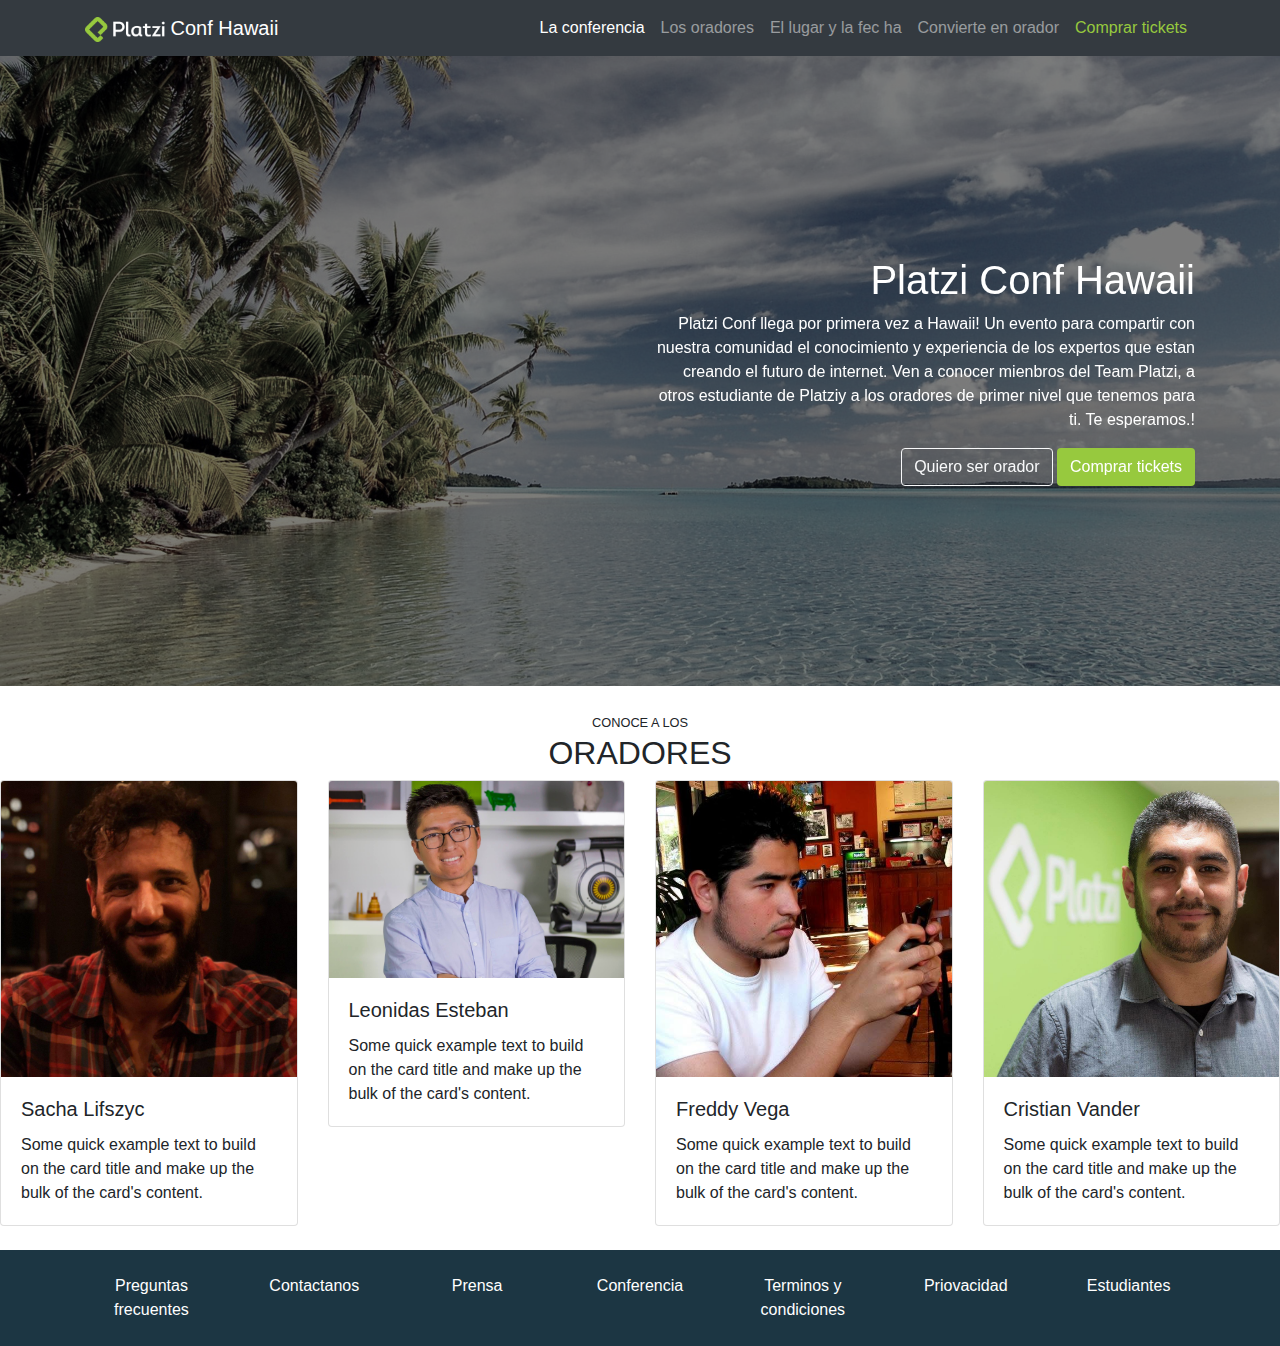
==== platzi-bootstrap/index.html @ 76e0ef51 "Las cards de Bootstrap" ====
<!DOCTYPE html>
<html lang="en">
  <head>
    <!-- Required meta tags -->
    <meta charset="utf-8" />
    <meta
      name="viewport"
      content="width=device-width, initial-scale=1, shrink-to-fit=no"
    />

    <!-- Bootstrap CSS -->
    <link
      rel="stylesheet"
      href="https://stackpath.bootstrapcdn.com/bootstrap/4.4.1/css/bootstrap.min.css"
      integrity="sha384-Vkoo8x4CGsO3+Hhxv8T/Q5PaXtkKtu6ug5TOeNV6gBiFeWPGFN9MuhOf23Q9Ifjh"
      crossorigin="anonymous"
    />
    <link rel="stylesheet" href="index.css" />
    <title>PlatziConf Hawaii</title>
  </head>
  <body>
    <!-- Header -->
    <header>
      <nav id="header" class="navbar navbar-expand-lg navbar-dark bg-dark">
        <div class="container">
          <a class="navbar-brand" href="#">
            <img src="assets/images/platzi-logo.png" alt="Platzi logo" />
            Conf Hawaii
          </a>
          <button
            class="navbar-toggler"
            type="button"
            data-toggle="collapse"
            data-target="#navbarSupportedContent"
            aria-controls="navbarSupportedContent"
            aria-expanded="false"
            aria-label="Toggle navigation"
          >
            <span class="navbar-toggler-icon"></span>
          </button>

          <div class="collapse navbar-collapse" id="navbarSupportedContent">
            <ul class="navbar-nav ml-auto">
              <li class="nav-item active">
                <a class="nav-link" href="#"> La conferencia </a>
              </li>
              <li class="nav-item">
                <a class="nav-link" href="#">Los oradores</a>
              </li>
              <li class="nav-item">
                <a class="nav-link" href="#">El lugar y la fec ha</a>
              </li>
              <li class="nav-item">
                <a class="nav-link" href="#">Convierte en orador</a>
              </li>
              <li class="nav-item">
                <a class="nav-link text-platzi" href="#">Comprar tickets</a>
              </li>
            </ul>
          </div>
        </div>
      </nav>
    </header>
    <!-- /Header -->

    <!-- Main -->
    <main id="main">
      <div
        id="carousel"
        class="carousel slide"
        data-ride="carousel"
        data-pause="false"
      >
        <div class="carousel-inner">
          <div class="carousel-item active">
            <img
              src="assets/images/hawaii.jpg"
              class="d-block w-100"
              alt="hawaii 1"
            />
          </div>
          <div class="carousel-item">
            <img
              src="assets/images/hawaii2.jpg"
              class="d-block w-100"
              alt="hawaii 2"
            />
          </div>
          <div class="carousel-item">
            <img
              src="assets/images/hawaii3.jpeg"
              class="d-block w-100"
              alt="hawaii 3"
            />
          </div>
          <div class="overlay">
            <div class="container">
              <div class="row align-items-center">
                <div class="col-md-6 offset-md-6 text-center text-md-right">
                  <h1>Platzi Conf Hawaii</h1>
                  <p class="d-none d-md-block">
                    Platzi Conf llega por primera vez a Hawaii! Un evento para
                    compartir con nuestra comunidad el conocimiento y
                    experiencia de los expertos que estan creando el futuro de
                    internet. Ven a conocer mienbros del Team Platzi, a otros
                    estudiante de Platziy a los oradores de primer nivel que
                    tenemos para ti. Te esperamos.!
                  </p>
                  <a href="#" class="btn btn-outline-light"
                    >Quiero ser orador</a
                  >
                  <button type="button" class="btn btn-platzi">
                    Comprar tickets
                  </button>
                </div>
              </div>
            </div>
          </div>
        </div>
      </div>
    </main>
    <!-- /Main -->

    <!-- Speackers -->
    <section id="speakers" class="mt-4">
      <div class="conteiner">
        <div class="row">
          <div class="col text-center text-uppercase">
            <small>Conoce a los</small>
            <h2>Oradores</h2>
          </div>
        </div>
        <div class="row">
          <div class="col-sm-12 col-md-6 col-lg mb-4">
            <div class="card">
              <img
                src="assets/speakers/sacha.jpg"
                class="card-img-top"
                alt="Foto de Sacha"
              />
              <div class="card-body">
                <h5 class="card-title">Sacha Lifszyc</h5>
                <p class="card-text">
                  Some quick example text to build on the card title and make up
                  the bulk of the card's content.
                </p>
              </div>
            </div>
          </div>
          <div class="col-sm-12 col-md-6 col-lg mb-4">
            <div class="card">
              <img
                src="assets/speakers/leonidas.jpeg"
                class="card-img-top"
                alt="Foto de Sacha"
              />
              <div class="card-body">
                <h5 class="card-title">Leonidas Esteban</h5>
                <p class="card-text">
                  Some quick example text to build on the card title and make up
                  the bulk of the card's content.
                </p>
              </div>
            </div>
          </div>
          <div class="col-sm-12 col-md-6 col-lg mb-4">
            <div class="card">
              <img
                src="assets/speakers/freddy.jpeg"
                class="card-img-top"
                alt="Foto de Sacha"
              />
              <div class="card-body">
                <h5 class="card-title">Freddy Vega</h5>
                <p class="card-text">
                  Some quick example text to build on the card title and make up
                  the bulk of the card's content.
                </p>
              </div>
            </div>
          </div>
          <div class="col-sm-12 col-md-6 col-lg mb-4">
            <div class="card">
              <img
                src="assets/speakers/cvander.jpeg"
                class="card-img-top"
                alt="Foto de Sacha"
              />
              <div class="card-body">
                <h5 class="card-title">Cristian Vander</h5>
                <p class="card-text">
                  Some quick example text to build on the card title and make up
                  the bulk of the card's content.
                </p>
              </div>
            </div>
          </div>
        </div>
      </div>
    </section>
    <!-- /Speackers -->

    <!-- Footer -->
    <footer id="footer" class="pb-4 pt-4">
      <div class="container">
        <div class="row text-center">
          <div class="col-12 col-lg">
            <a href="#">Preguntas frecuentes</a>
          </div>
          <div class="col-12 col-lg">
            <a href="#">Contactanos</a>
          </div>
          <div class="col-12 col-lg">
            <a href="#">Prensa</a>
          </div>
          <div class="col-12 col-lg">
            <a href="#">Conferencia</a>
          </div>
          <div class="col-12 col-lg">
            <a href="#">Terminos y condiciones</a>
          </div>
          <div class="col-12 col-lg">
            <a href="#">Priovacidad</a>
          </div>
          <div class="col-12 col-lg">
            <a href="#">Estudiantes</a>
          </div>
        </div>
      </div>
    </footer>
    <!-- /Footer -->

    <!-- Optional JavaScript -->
    <!-- jQuery first, then Popper.js, then Bootstrap JS -->
    <script
      src="https://code.jquery.com/jquery-3.4.1.slim.min.js"
      integrity="sha384-J6qa4849blE2+poT4WnyKhv5vZF5SrPo0iEjwBvKU7imGFAV0wwj1yYfoRSJoZ+n"
      crossorigin="anonymous"
    ></script>
    <script
      src="https://cdn.jsdelivr.net/npm/popper.js@1.16.0/dist/umd/popper.min.js"
      integrity="sha384-Q6E9RHvbIyZFJoft+2mJbHaEWldlvI9IOYy5n3zV9zzTtmI3UksdQRVvoxMfooAo"
      crossorigin="anonymous"
    ></script>
    <script
      src="https://stackpath.bootstrapcdn.com/bootstrap/4.4.1/js/bootstrap.min.js"
      integrity="sha384-wfSDF2E50Y2D1uUdj0O3uMBJnjuUD4Ih7YwaYd1iqfktj0Uod8GCExl3Og8ifwB6"
      crossorigin="anonymous"
    ></script>
  </body>
</html>
---- platzi-bootstrap/index.css ----
.text-platzi{
    color: #97c93e !important;
}
.btn-platzi {
    background-color:#97c93e ;
    color: white;
}
.btn-platzi:hover {
    background-color: #82ad36;
}

#header img {
    width: 80px;
}
#main .carousel-inner img  {
max-height: 70vh;
object-fit: cover;
filter: grayscale(70%);
}
#carousel {
    position: relative;
}
#carousel .overlay {
    position: absolute;
    top: 0;
    bottom: 0;
    left: 0;
    right: 0;
    background-color: rgba(0, 0, 0, 0.5);
    color: white;
}
#carousel .overlay .container,
#carousel .overlay .row {
    height: 100%;
}
#footer{
    background:#1c3643;
    color: white;    
}
#footer a {
    color: white;
}
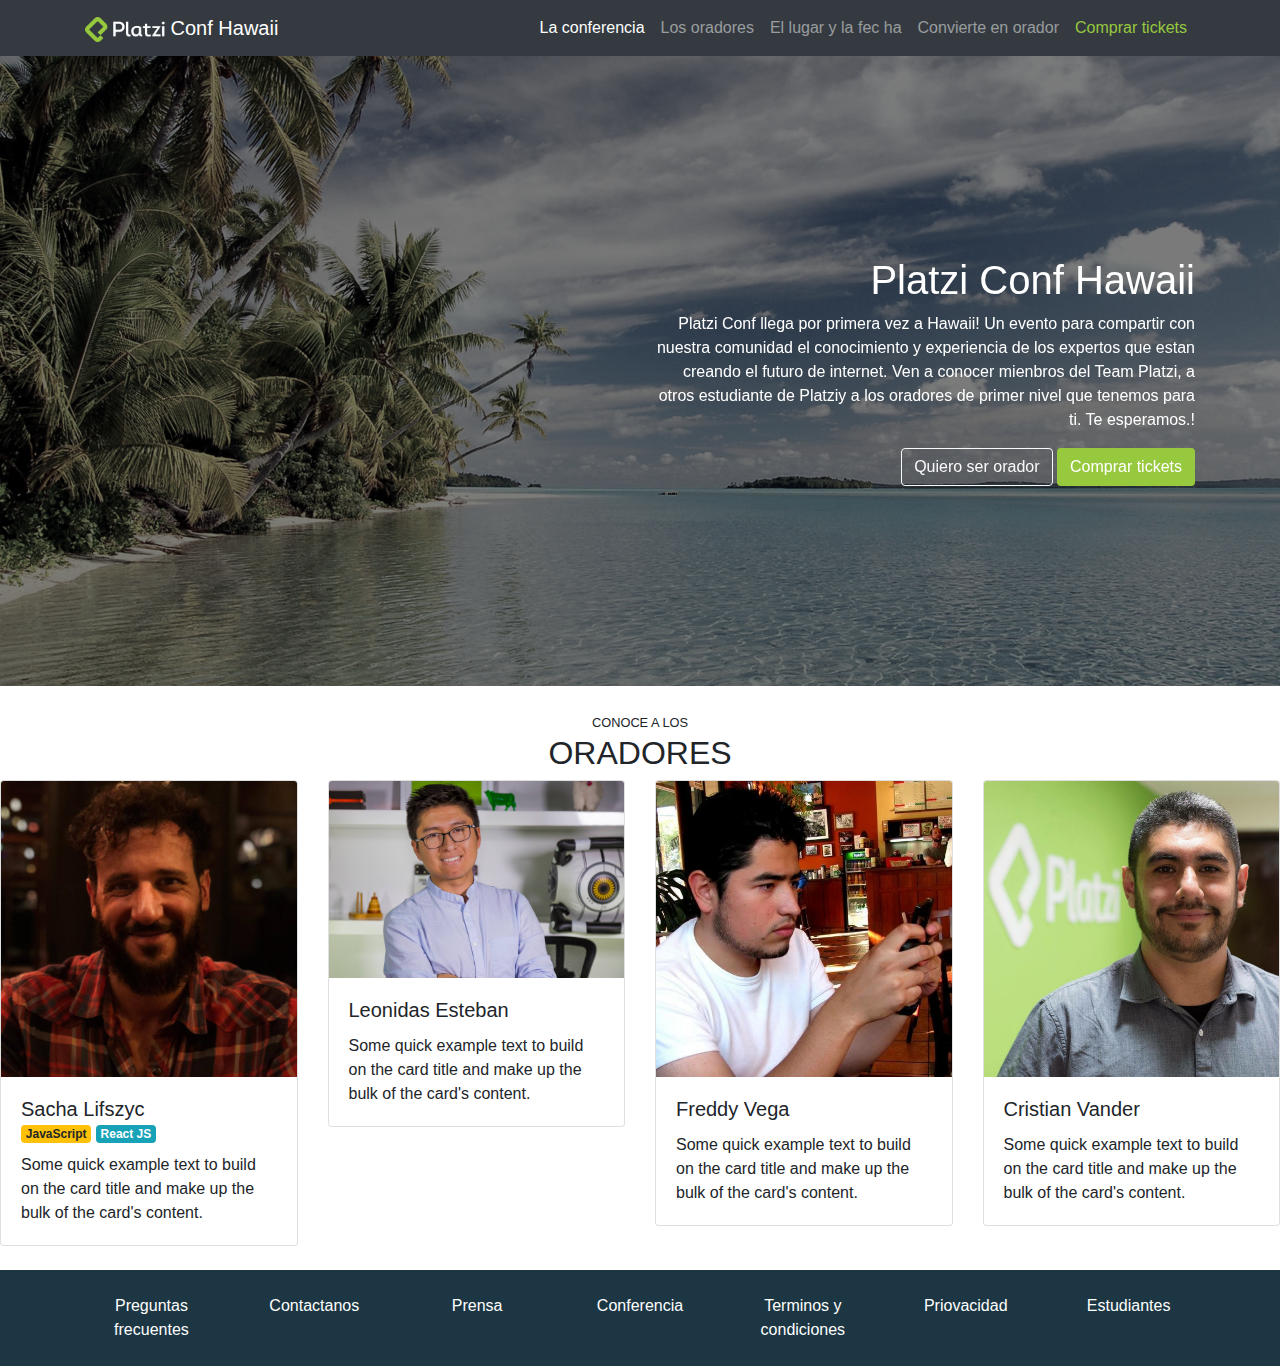
==== commit 20828c2b: "Pastillas de texto (Badges)" ====
--- a/platzi-bootstrap/index.html
+++ b/platzi-bootstrap/index.html
@@ -139,7 +139,11 @@
                 alt="Foto de Sacha"
               />
               <div class="card-body">
-                <h5 class="card-title">Sacha Lifszyc</h5>
+                <h5 class="card-title mb-0">Sacha Lifszyc</h5>
+                <div class="badges mb-2">
+                  <span class="badge badge-warning">JavaScript</span>
+                  <span class="badge badge-info">React JS</span>
+                </div>
                 <p class="card-text">
                   Some quick example text to build on the card title and make up
                   the bulk of the card's content.
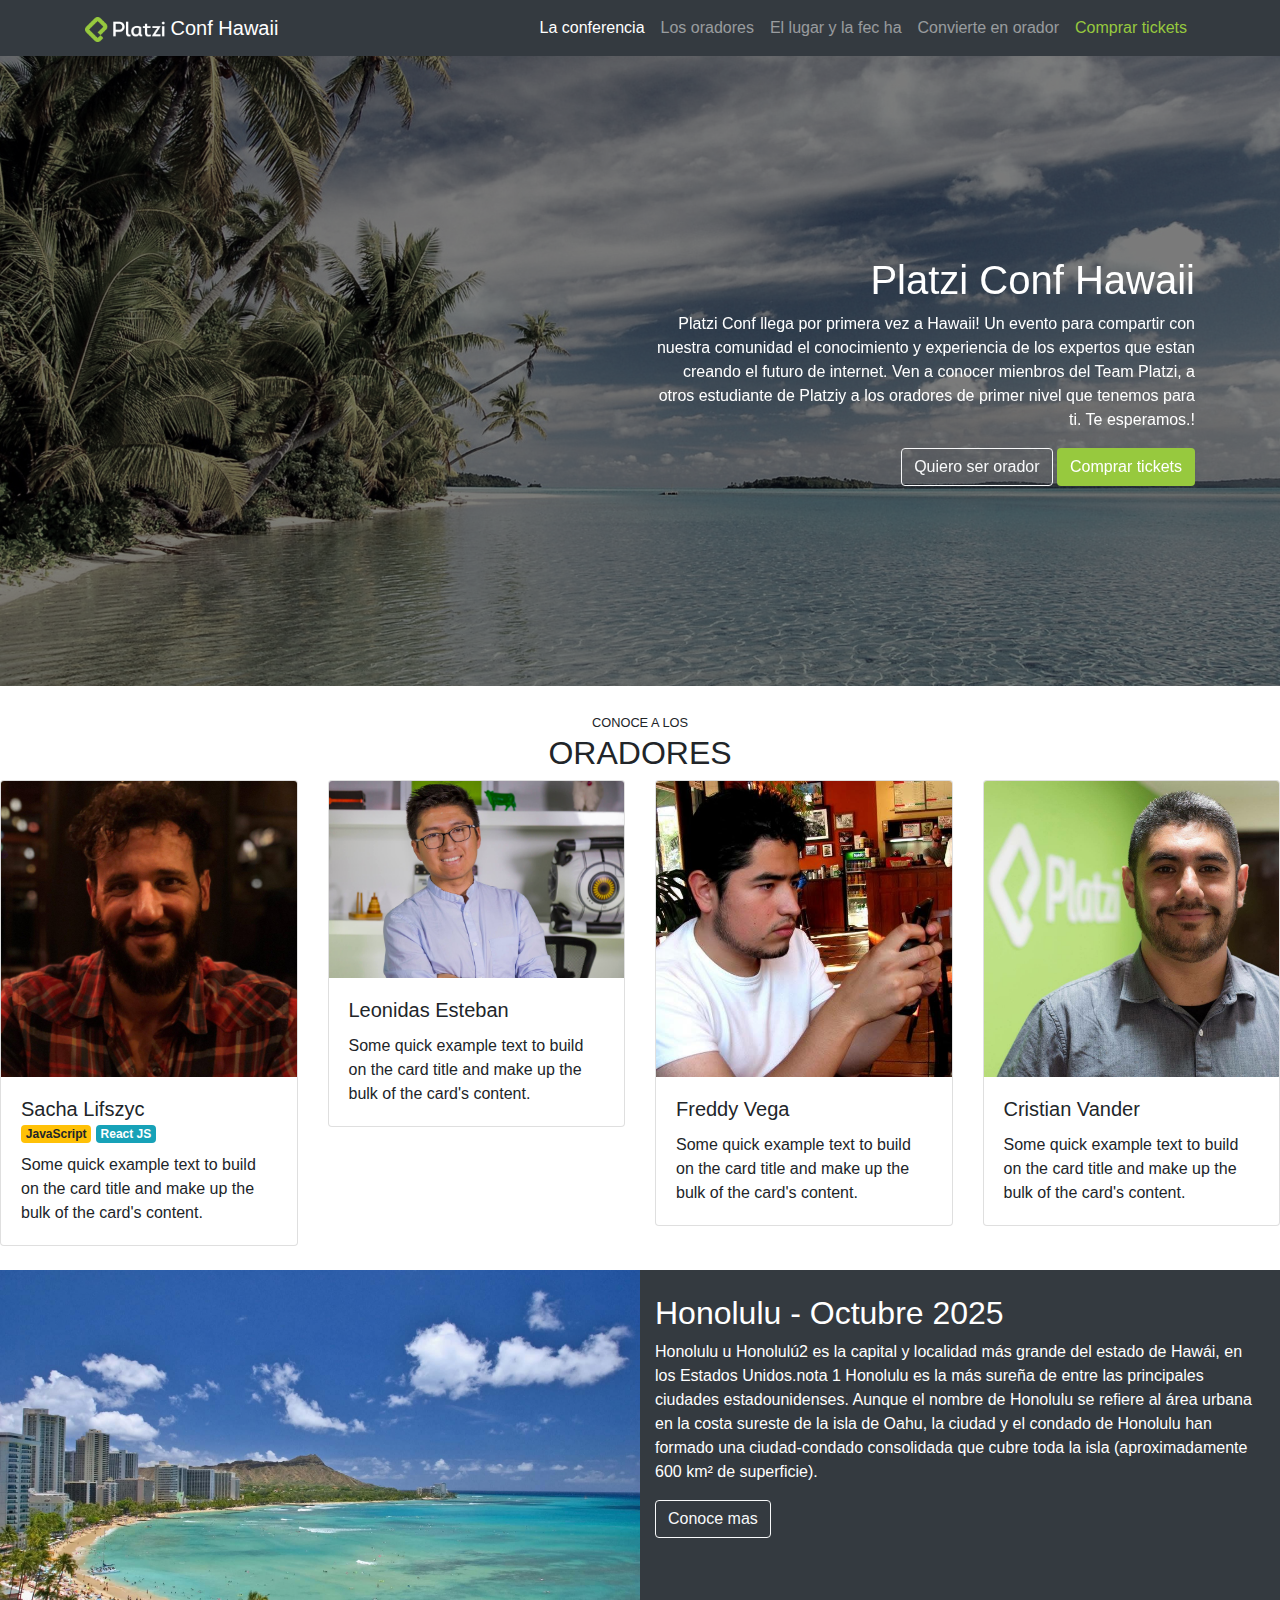
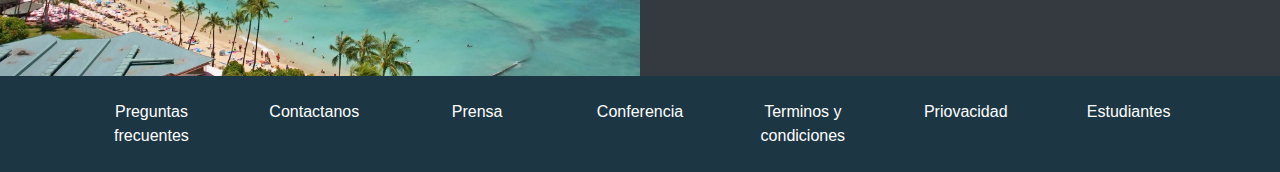
==== commit 042a81e0: "Agregando un contendor de ancho completo" ====
--- a/platzi-bootstrap/index.html
+++ b/platzi-bootstrap/index.html
@@ -204,6 +204,25 @@
     </section>
     <!-- /Speackers -->
 
+    <!-- Lugar y fecha -->
+      <section id="place-time">
+        <div class="container-fluid">
+          <div class="row">
+            <div class="col-12 col-lg-6 pl-0 pr-0">
+              <img src="assets/images/honolulu.jpg" alt="Honolulu">
+            </div>
+            <div class="col-12 col-lg-6 pt-4 pb-4">
+              <h2>Honolulu - Octubre 2025</h2>
+              <p>
+                Honolulu u Honolulú2​ es la capital y localidad más grande del estado de Hawái, en los Estados Unidos.nota 1​ Honolulu es la más sureña de entre las principales ciudades estadounidenses. Aunque el nombre de Honolulu se refiere al área urbana en la costa sureste de la isla de Oahu, la ciudad y el condado de Honolulu han formado una ciudad-condado consolidada que cubre toda la isla (aproximadamente 600 km² de superficie).
+              </p>
+              <a class="btn btn-outline-light" href="https://es.wikipedia.org/wiki/Honolulu">Conoce mas</a>
+            </div>
+          </div>
+        </div>
+      </section>
+    <!-- /Lugar y fecha -->
+
     <!-- Footer -->
     <footer id="footer" class="pb-4 pt-4">
       <div class="container">
--- a/platzi-bootstrap/index.css
+++ b/platzi-bootstrap/index.css
@@ -34,6 +34,13 @@
 #carousel .overlay .row {
     height: 100%;
 }
+#place-time{
+    background-color: #343a40;
+    color: white;
+}
+#place-time img {
+    max-width: 100%;
+}
 #footer{
     background:#1c3643;
     color: white;    
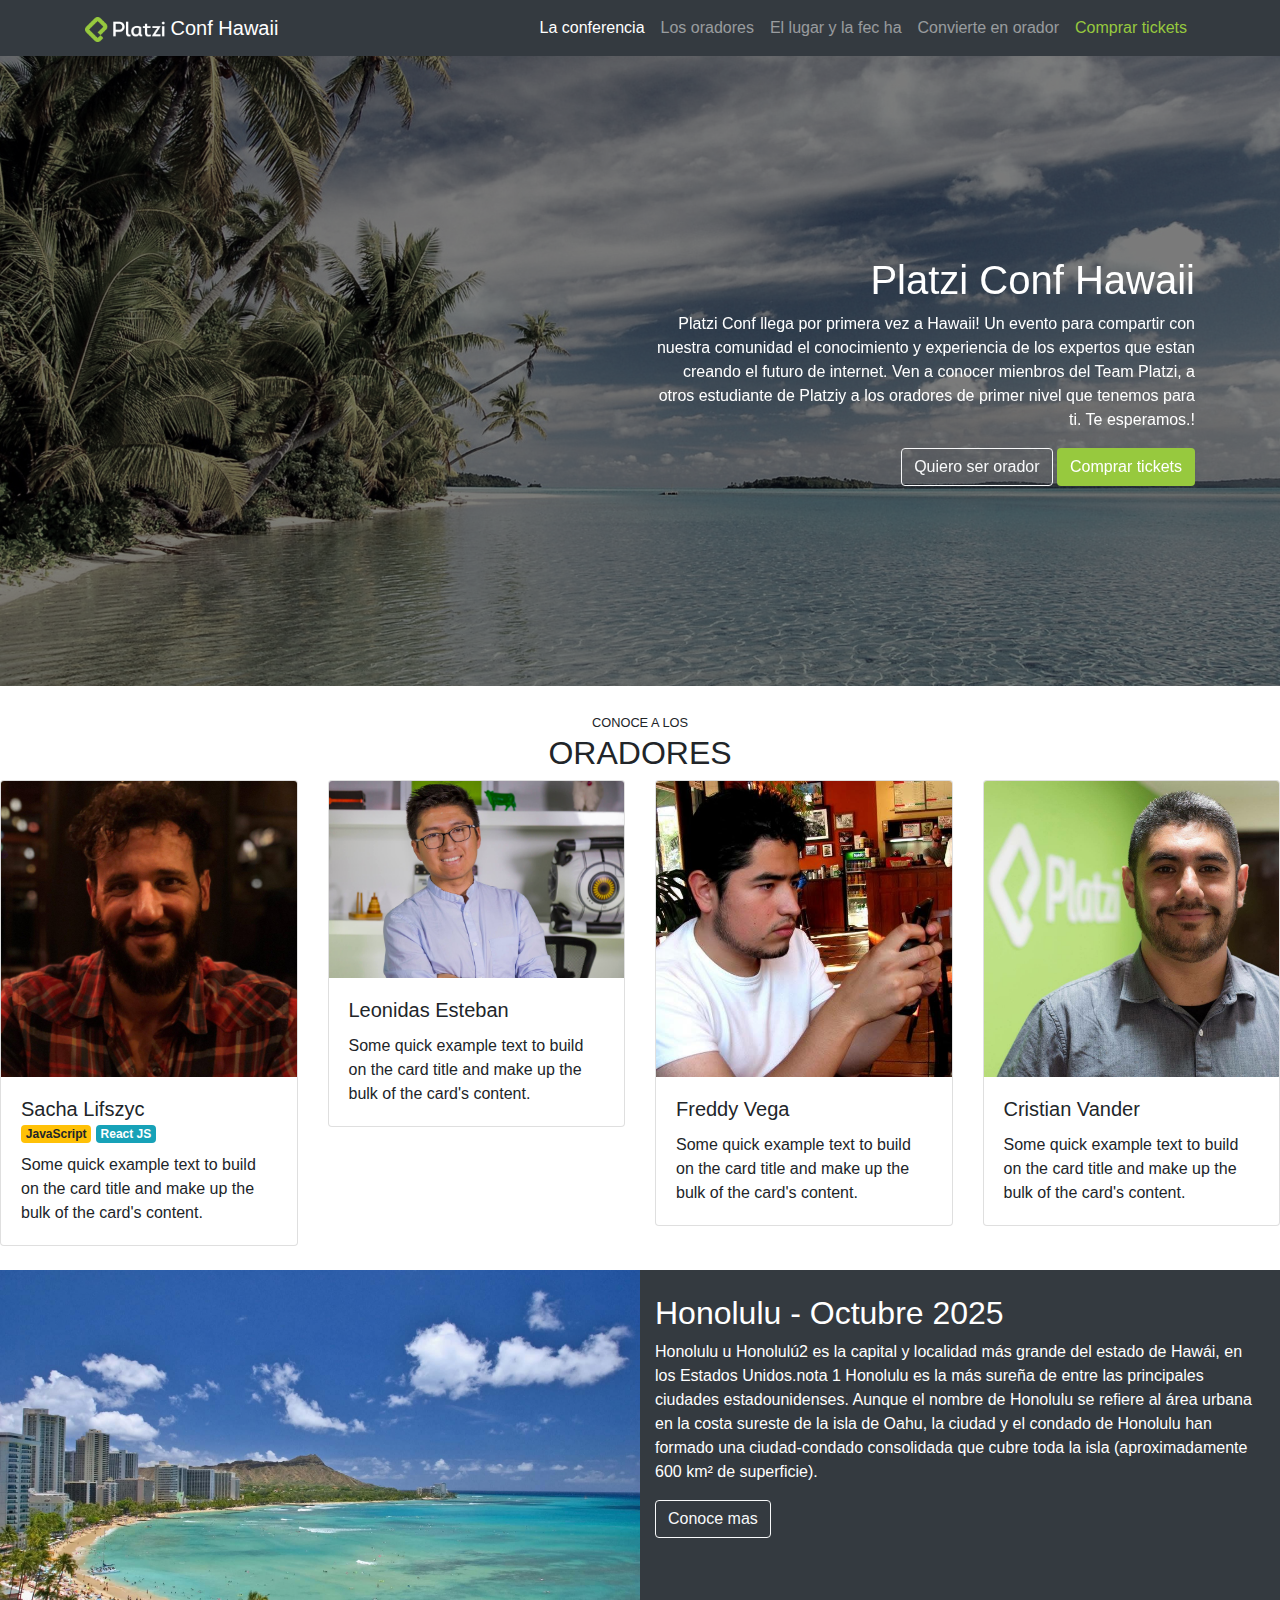
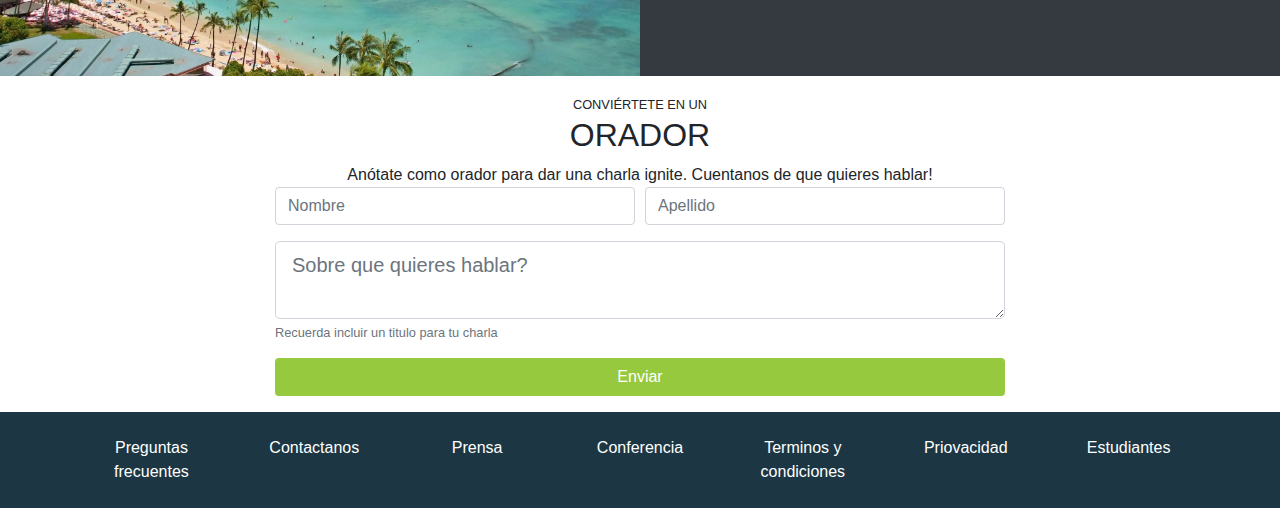
==== commit 80babb25: "Los formularios de Bootstrap" ====
--- a/platzi-bootstrap/index.html
+++ b/platzi-bootstrap/index.html
@@ -205,23 +205,87 @@
     <!-- /Speackers -->
 
     <!-- Lugar y fecha -->
-      <section id="place-time">
-        <div class="container-fluid">
-          <div class="row">
-            <div class="col-12 col-lg-6 pl-0 pr-0">
-              <img src="assets/images/honolulu.jpg" alt="Honolulu">
-            </div>
-            <div class="col-12 col-lg-6 pt-4 pb-4">
-              <h2>Honolulu - Octubre 2025</h2>
-              <p>
-                Honolulu u Honolulú2​ es la capital y localidad más grande del estado de Hawái, en los Estados Unidos.nota 1​ Honolulu es la más sureña de entre las principales ciudades estadounidenses. Aunque el nombre de Honolulu se refiere al área urbana en la costa sureste de la isla de Oahu, la ciudad y el condado de Honolulu han formado una ciudad-condado consolidada que cubre toda la isla (aproximadamente 600 km² de superficie).
-              </p>
-              <a class="btn btn-outline-light" href="https://es.wikipedia.org/wiki/Honolulu">Conoce mas</a>
-            </div>
-          </div>
-        </div>
-      </section>
+    <section id="place-time">
+      <div class="container-fluid">
+        <div class="row">
+          <div class="col-12 col-lg-6 pl-0 pr-0">
+            <img src="assets/images/honolulu.jpg" alt="Honolulu" />
+          </div>
+          <div class="col-12 col-lg-6 pt-4 pb-4">
+            <h2>Honolulu - Octubre 2025</h2>
+            <p>
+              Honolulu u Honolulú2​ es la capital y localidad más grande del
+              estado de Hawái, en los Estados Unidos.nota 1​ Honolulu es la más
+              sureña de entre las principales ciudades estadounidenses. Aunque
+              el nombre de Honolulu se refiere al área urbana en la costa
+              sureste de la isla de Oahu, la ciudad y el condado de Honolulu han
+              formado una ciudad-condado consolidada que cubre toda la isla
+              (aproximadamente 600 km² de superficie).
+            </p>
+            <a
+              class="btn btn-outline-light"
+              href="https://es.wikipedia.org/wiki/Honolulu"
+              >Conoce mas</a
+            >
+          </div>
+        </div>
+      </div>
+    </section>
     <!-- /Lugar y fecha -->
+
+    <!-- Conviertete en orador -->
+    <section id="conviertete-en-orador" class="pt-3 pb-3">
+      <div class="container">
+        <div class="row">
+          <div class="col text-uppercase text-center">
+            <small>Conviértete en un </small>
+            <h2>Orador</h2>
+          </div>
+        </div>
+        <div class="row">
+          <div class="col text-center">
+            Anótate como orador para dar una charla ignite. Cuentanos de que
+            quieres hablar!
+          </div>
+        </div>
+        <div class="row">
+          <div class="col col-md-10 offset-md-1 col-lg-8 offset-lg-2 pt4">
+            <form>
+              <div class="form-row">
+                <div class="form-group col-12 col-md-6">
+                  <input
+                    type="text"
+                    class="form-control"
+                    placeholder="Nombre"
+                  />
+                </div>
+                <div class="form-group col-12 col-md-6 ">
+                  <input
+                    type="text"
+                    class="form-control"
+                    placeholder="Apellido"
+                  />
+                </div>
+              </div>
+              <div class="form-row">
+                <div class="form-group col">
+                  <textarea name="text" class="form-control form-control-lg" placeholder="Sobre que quieres hablar?"></textarea>
+                  <small class="form-text text-muted">
+                    Recuerda incluir un titulo para tu charla
+                  </small>
+                </div>
+              </div>
+              <div class="form-row">
+                <div class="col">
+                  <button type="button" class="btn btn-platzi btn-block">Enviar</button>
+                </div>
+              </div>
+            </form>
+          </div>
+        </div>
+      </div>
+    </section>
+    <!-- /Conviertete en orador -->
 
     <!-- Footer -->
     <footer id="footer" class="pb-4 pt-4">
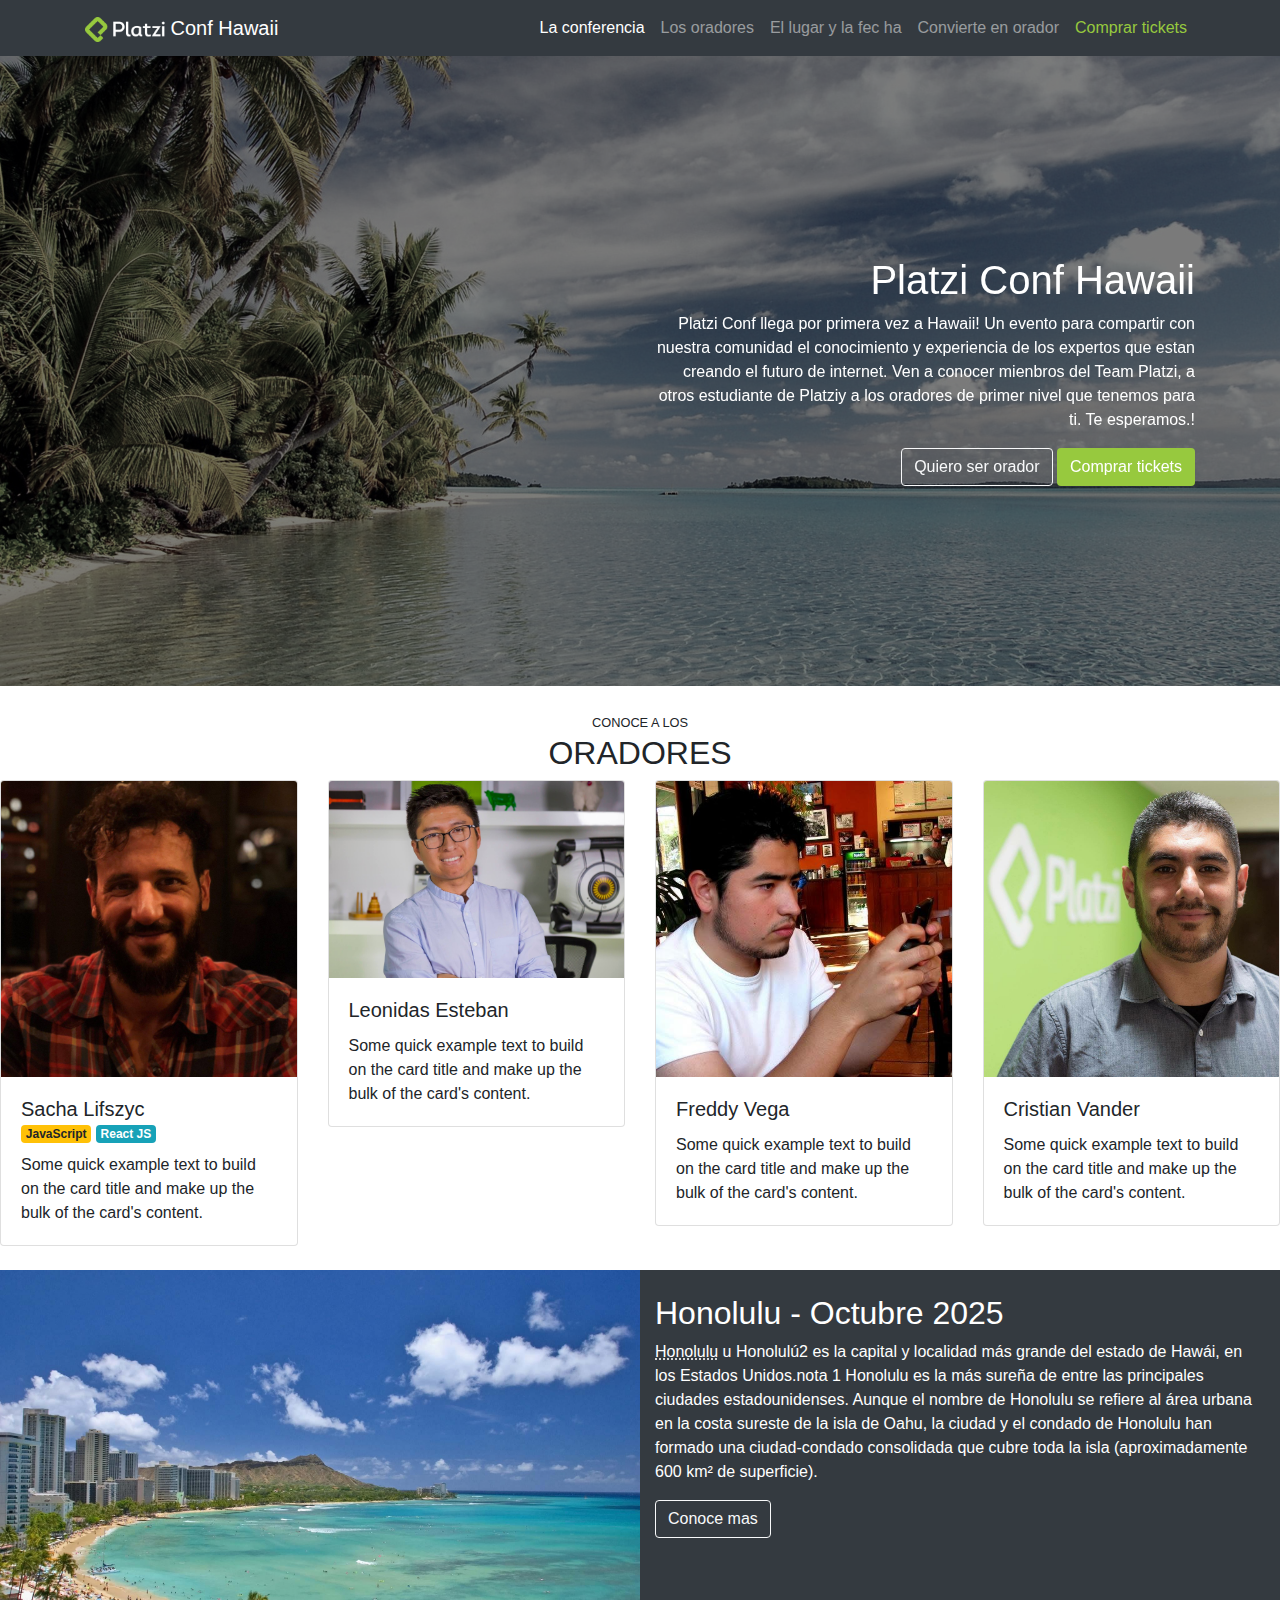
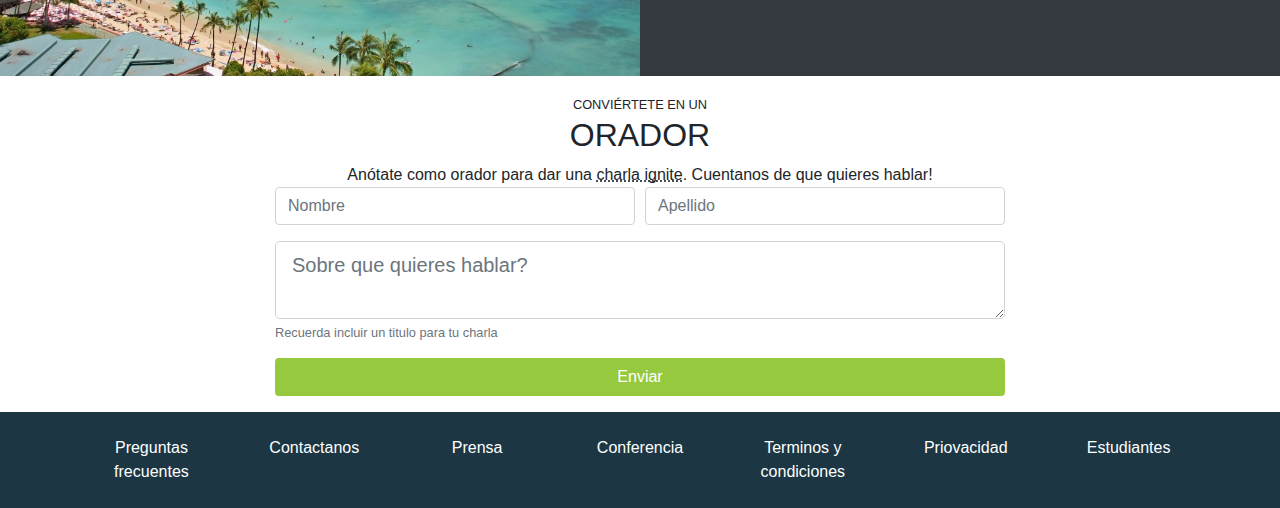
==== commit 937d9332: "Agregando un tooltip" ====
--- a/platzi-bootstrap/index.html
+++ b/platzi-bootstrap/index.html
@@ -214,7 +214,7 @@
           <div class="col-12 col-lg-6 pt-4 pb-4">
             <h2>Honolulu - Octubre 2025</h2>
             <p>
-              Honolulu u Honolulú2​ es la capital y localidad más grande del
+              <abbr data-toggle="tooltip" title="Lugar del evento">Honolulu</abbr> u Honolulú2​ es la capital y localidad más grande del
               estado de Hawái, en los Estados Unidos.nota 1​ Honolulu es la más
               sureña de entre las principales ciudades estadounidenses. Aunque
               el nombre de Honolulu se refiere al área urbana en la costa
@@ -244,7 +244,7 @@
         </div>
         <div class="row">
           <div class="col text-center">
-            Anótate como orador para dar una charla ignite. Cuentanos de que
+            Anótate como orador para dar una <abbr data-toggle="tooltip" title="Charlas de  minutos">charla ignite</abbr>. Cuentanos de que
             quieres hablar!
           </div>
         </div>
@@ -334,5 +334,6 @@
       integrity="sha384-wfSDF2E50Y2D1uUdj0O3uMBJnjuUD4Ih7YwaYd1iqfktj0Uod8GCExl3Og8ifwB6"
       crossorigin="anonymous"
     ></script>
+    <script src="index.js"></script>
   </body>
 </html>
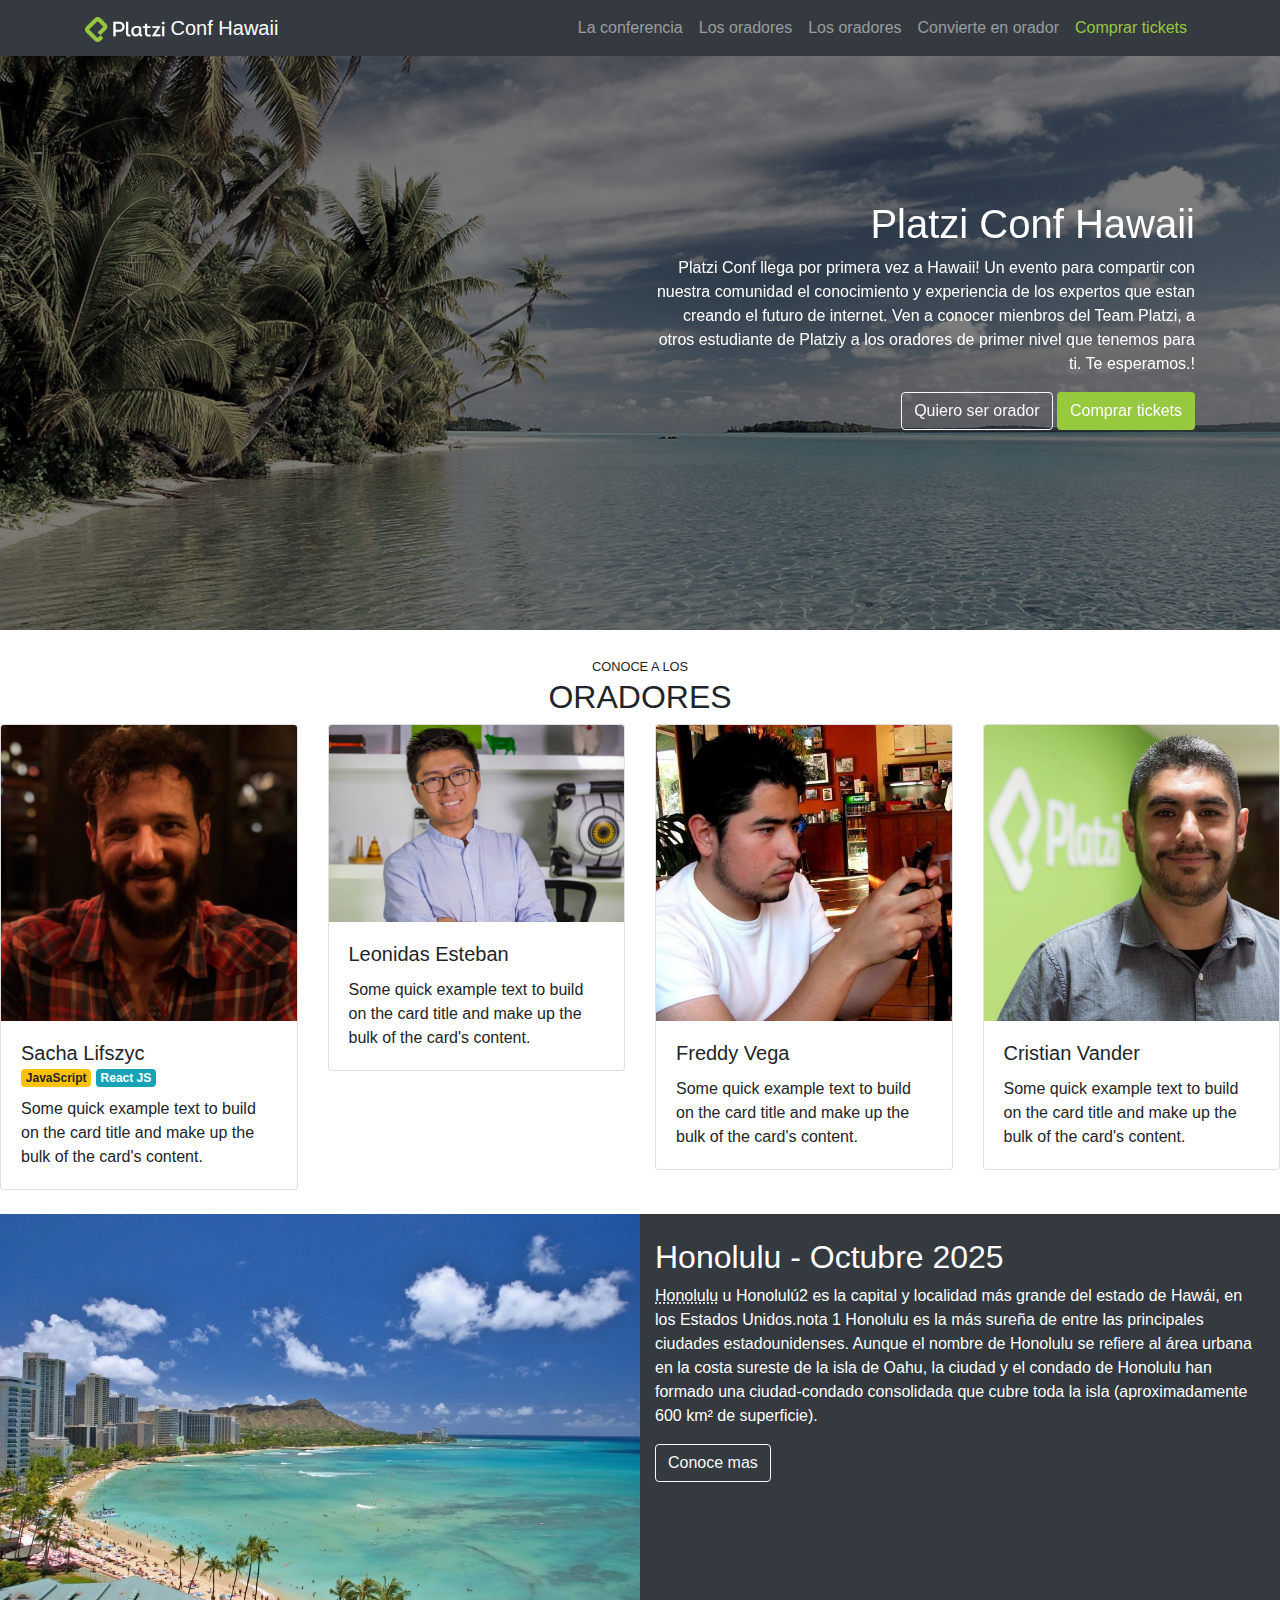
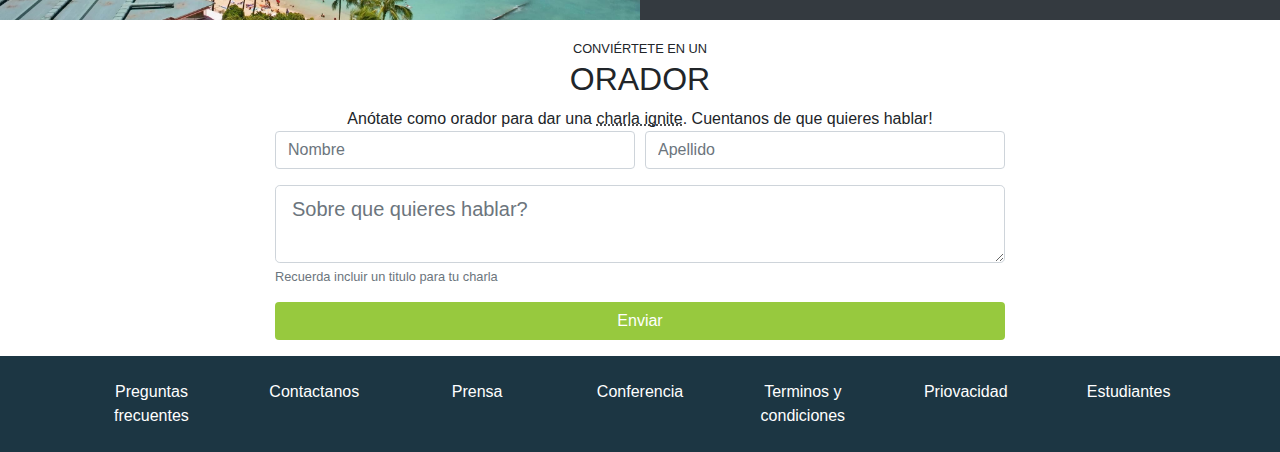
==== commit db4c36a0: "Scrollspy - Conociendo la ubicacion del usuario en el header" ====
--- a/platzi-bootstrap/index.html
+++ b/platzi-bootstrap/index.html
@@ -18,12 +18,12 @@
     <link rel="stylesheet" href="index.css" />
     <title>PlatziConf Hawaii</title>
   </head>
-  <body>
+  <body data-spy="scroll" data-target="#navbar" data-offset="57">
     <!-- Header -->
     <header>
-      <nav id="header" class="navbar navbar-expand-lg navbar-dark bg-dark">
+      <nav id="header" class="navbar navbar-expand-lg navbar-dark bg-dark fixed-top">
         <div class="container">
-          <a class="navbar-brand" href="#">
+          <a  class="navbar-brand" href="#">
             <img src="assets/images/platzi-logo.png" alt="Platzi logo" />
             Conf Hawaii
           </a>
@@ -39,19 +39,20 @@
             <span class="navbar-toggler-icon"></span>
           </button>
 
-          <div class="collapse navbar-collapse" id="navbarSupportedContent">
+          <div class="collapse navbar-collapse" id="navbar">
             <ul class="navbar-nav ml-auto">
-              <li class="nav-item active">
-                <a class="nav-link" href="#"> La conferencia </a>
-              </li>
-              <li class="nav-item">
-                <a class="nav-link" href="#">Los oradores</a>
-              </li>
-              <li class="nav-item">
-                <a class="nav-link" href="#">El lugar y la fec ha</a>
-              </li>
-              <li class="nav-item">
-                <a class="nav-link" href="#">Convierte en orador</a>
+              <li class="nav-item">
+                <a class="nav-link" href="#main"> La conferencia </a>
+              </li>
+              <li class="nav-item">
+                <a class="nav-link" href="#speakers">Los oradores</a>
+              </li>
+              <li class="nav-item">
+              <li class="nav-item">
+                <a class="nav-link" href="#place-time">Los oradores</a>
+              </li>
+              <li class="nav-item">
+                <a class="nav-link" href="#conviertete-en-orador">Convierte en orador</a>
               </li>
               <li class="nav-item">
                 <a class="nav-link text-platzi" href="#">Comprar tickets</a>
--- a/platzi-bootstrap/index.css
+++ b/platzi-bootstrap/index.css
@@ -1,50 +1,49 @@
-
-.text-platzi{
-    color: #97c93e !important;
+.text-platzi {
+  color: #97c93e !important;
 }
 .btn-platzi {
-    background-color:#97c93e ;
-    color: white;
+  background-color: #97c93e;
+  color: white;
 }
 .btn-platzi:hover {
-    background-color: #82ad36;
+  background-color: #82ad36;
 }
 
 #header img {
-    width: 80px;
+  width: 80px;
 }
-#main .carousel-inner img  {
-max-height: 70vh;
-object-fit: cover;
-filter: grayscale(70%);
+#main .carousel-inner img {
+  max-height: 70vh;
+  object-fit: cover;
+  filter: grayscale(70%);
 }
 #carousel {
-    position: relative;
+  position: relative;
 }
 #carousel .overlay {
-    position: absolute;
-    top: 0;
-    bottom: 0;
-    left: 0;
-    right: 0;
-    background-color: rgba(0, 0, 0, 0.5);
-    color: white;
+  position: absolute;
+  top: 0;
+  bottom: 0;
+  left: 0;
+  right: 0;
+  background-color: rgba(0, 0, 0, 0.5);
+  color: white;
 }
 #carousel .overlay .container,
 #carousel .overlay .row {
-    height: 100%;
+  height: 100%;
 }
-#place-time{
-    background-color: #343a40;
-    color: white;
+#place-time {
+  background-color: #343a40;
+  color: white;
 }
 #place-time img {
-    max-width: 100%;
+  max-width: 100%;
 }
-#footer{
-    background:#1c3643;
-    color: white;    
+#footer {
+  background: #1c3643;
+  color: white;
 }
 #footer a {
-    color: white;
+  color: white;
 }